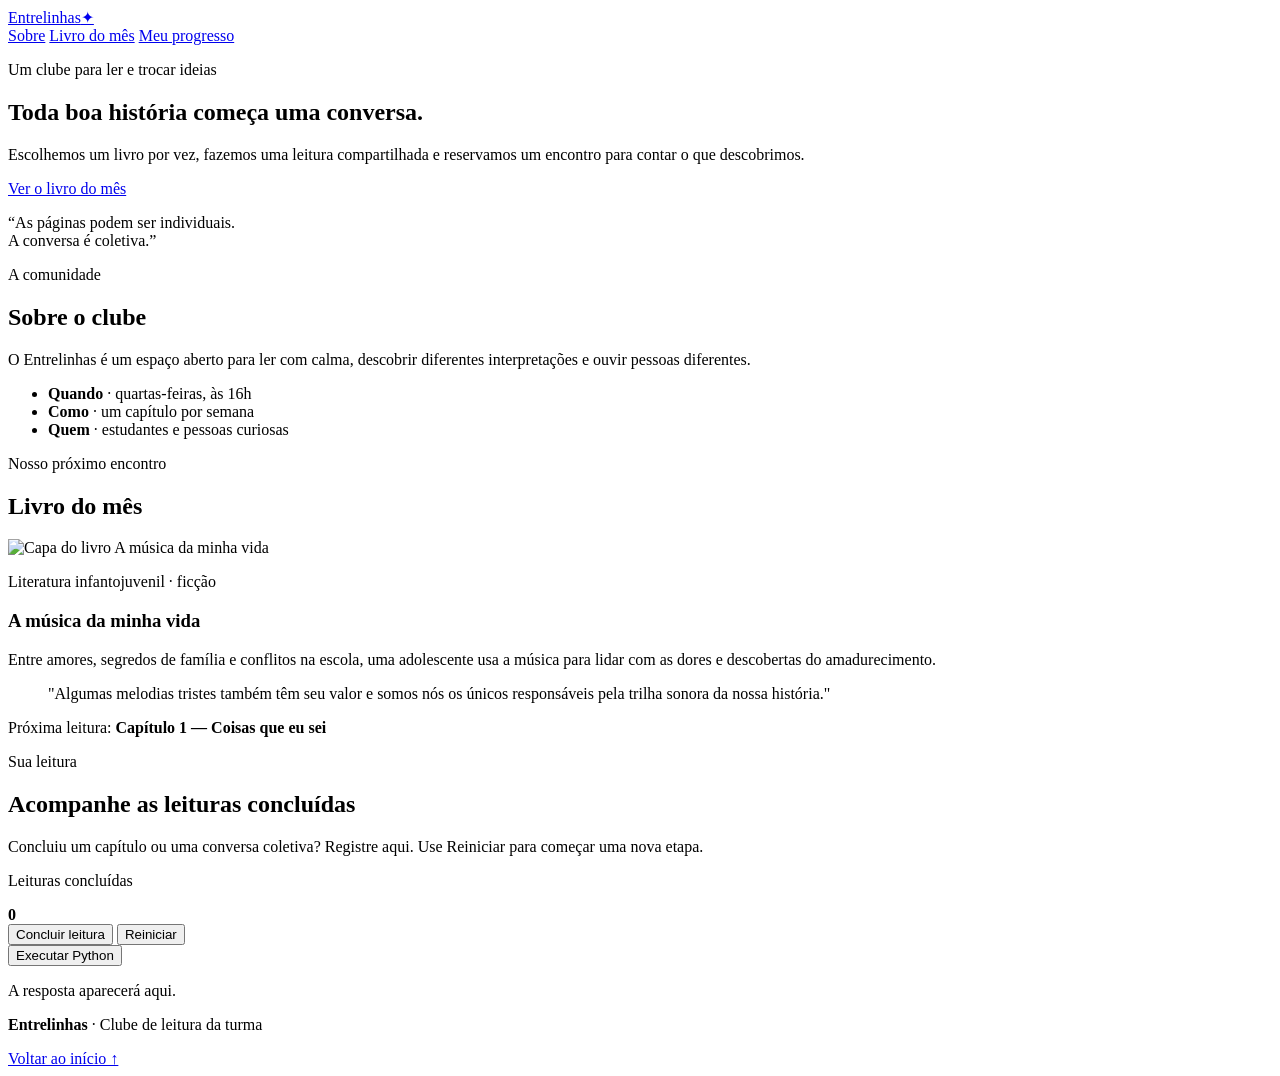
==== index.html @ 8bcfa029 "Add files via upload" ====
<!doctype html>
<html lang="pt-BR">
  <head>
    <meta charset="utf-8">
    <meta name="viewport" content="width=device-width, initial-scale=1">
    <meta name="description" content="Página prática de um clube de leitura.">
    <title>Entrelinhas — Clube de leitura</title>
    <link rel="stylesheet" href="css/style.css">
    <script src="js/script.js" defer></script>
  </head>
  <body>
    <header class="cabecalho">
      <a class="marca" href="#inicio" aria-label="Entrelinhas, página inicial">
        Entrelinhas<span aria-hidden="true">✦</span>
      </a>
      <nav aria-label="Navegação principal">
        <a href="#sobre">Sobre</a>
        <a href="#livro">Livro do mês</a>
        <a href="#progresso">Meu progresso</a>
      </nav>
    </header>

    <main id="inicio">
      <section class="apresentacao" aria-labelledby="titulo-principal">
        <div>
          <p class="destaque">Um clube para ler e trocar ideias</p>
          <h1 id="titulo-principal">Toda boa história começa uma conversa.</h1>
          <p>
            Escolhemos um livro por vez, fazemos uma leitura compartilhada e
            reservamos um encontro para contar o que descobrimos.
          </p>
          <a class="botao-link" href="#livro">Ver o livro do mês</a>
        </div>
        <p class="citacao" aria-label="Frase da aula">
          “As páginas podem ser individuais.<br>A conversa é coletiva.”
        </p>
      </section>

      <section id="sobre" class="secao sobre" aria-labelledby="titulo-sobre">
        <div class="secao-titulo">
          <p class="destaque">A comunidade</p>
          <h2 id="titulo-sobre">Sobre o clube</h2>
        </div>
        <div class="sobre-grid">
          <p>
            O Entrelinhas é um espaço aberto para ler com calma, descobrir
            diferentes interpretações e ouvir pessoas diferentes.
          </p>
          <ul>
            <li><strong>Quando</strong> · quartas-feiras, às 16h</li>
            <li><strong>Como</strong> · um capítulo por semana</li>
            <li><strong>Quem</strong> · estudantes e pessoas curiosas</li>
          </ul>
        </div>
      </section>

      <section id="livro" class="secao" aria-labelledby="titulo-livro">
        <div class="secao-titulo">
          <p class="destaque">Nosso próximo encontro</p>
          <h2 id="titulo-livro">Livro do mês</h2>
        </div>

        <article class="cartao-livro">
          <img
            class="capa-livro"
            src="img/pp.jpg"
            alt="Capa do livro A música da minha vida"
          >

          <div class="livro-detalhes">
            <p class="genero">Literatura infantojuvenil · ficção</p>
            <h3>A música da minha vida</h3>
            <p>
              Entre amores, segredos de família e conflitos na escola, uma adolescente
              usa a música para lidar com as dores e descobertas do amadurecimento.
            </p>
            <blockquote>
              "Algumas melodias tristes também têm seu valor e somos nós os
              únicos responsáveis pela trilha sonora da nossa história."
            </blockquote>
            <p class="proximo-capitulo">
              Próxima leitura: <strong>Capítulo 1 — Coisas que eu sei</strong>
            </p>
          </div>
        </article>
      </section>

      <section id="progresso" class="secao progresso" aria-labelledby="titulo-progresso">
        <div>
          <p class="destaque">Sua leitura</p>
          <h2 id="titulo-progresso">Acompanhe as leituras concluídas</h2>
          <p>
            Concluiu um capítulo ou uma conversa coletiva? Registre aqui.
            Use Reiniciar para começar uma nova etapa.
          </p>
        </div>

        <div class="painel-contador" aria-live="polite">
          <p class="contador-label">Leituras concluídas</p>
          <strong id="total" class="contador-numero">0</strong>
          <div class="contador-acoes">
            <button id="concluir-leitura" class="botao" type="button">
              Concluir leitura
            </button>
            <button id="reiniciar" class="botao botao-secundario" type="button">
              Reiniciar
            </button>
          </div>

          <div class="python-contador">
            <button id="botao-python" class="botao" type="button">
              Executar Python
            </button>
            <p id="saida-python">A resposta aparecerá aqui.</p>
          </div>
        </div>
      </section>
    </main>

    <footer class="rodape">
      <p><strong>Entrelinhas</strong> · Clube de leitura da turma</p>
      <a href="#inicio">Voltar ao início ↑</a>
    </footer>
  </body>
</html>
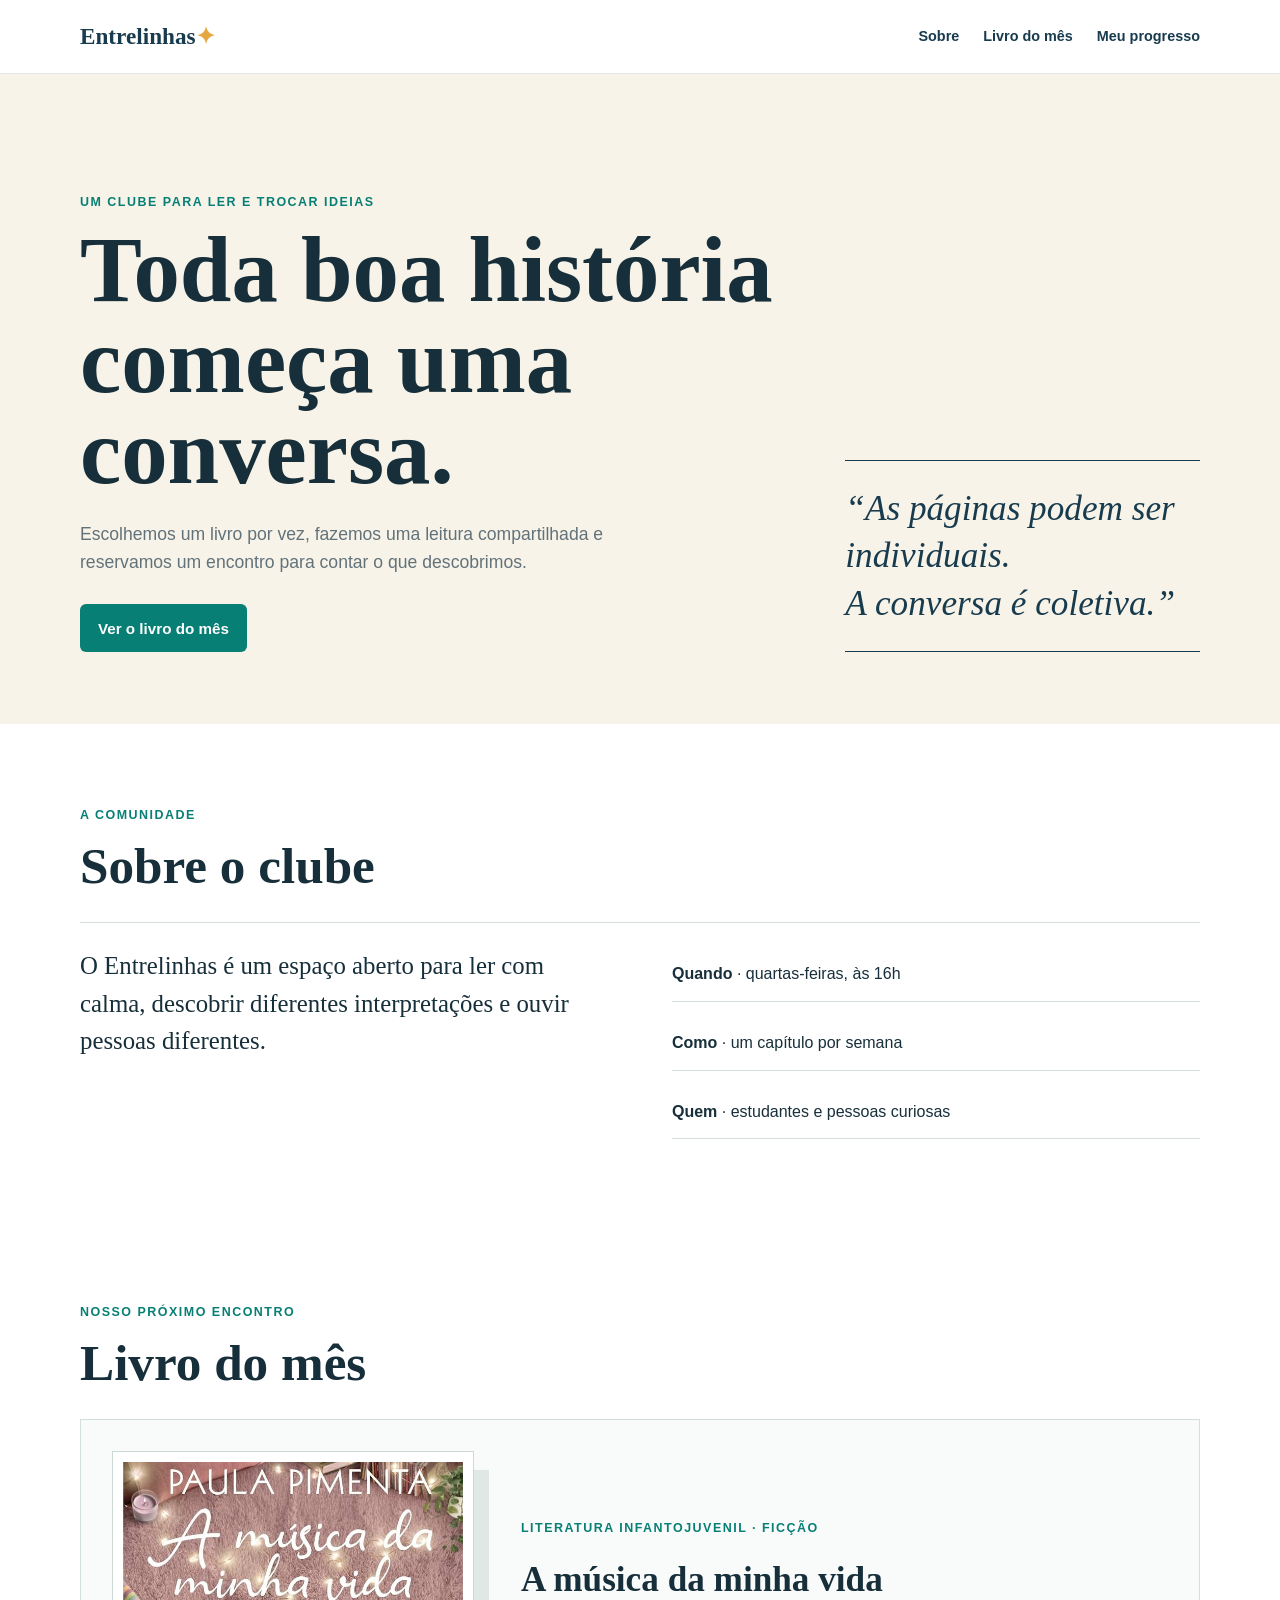
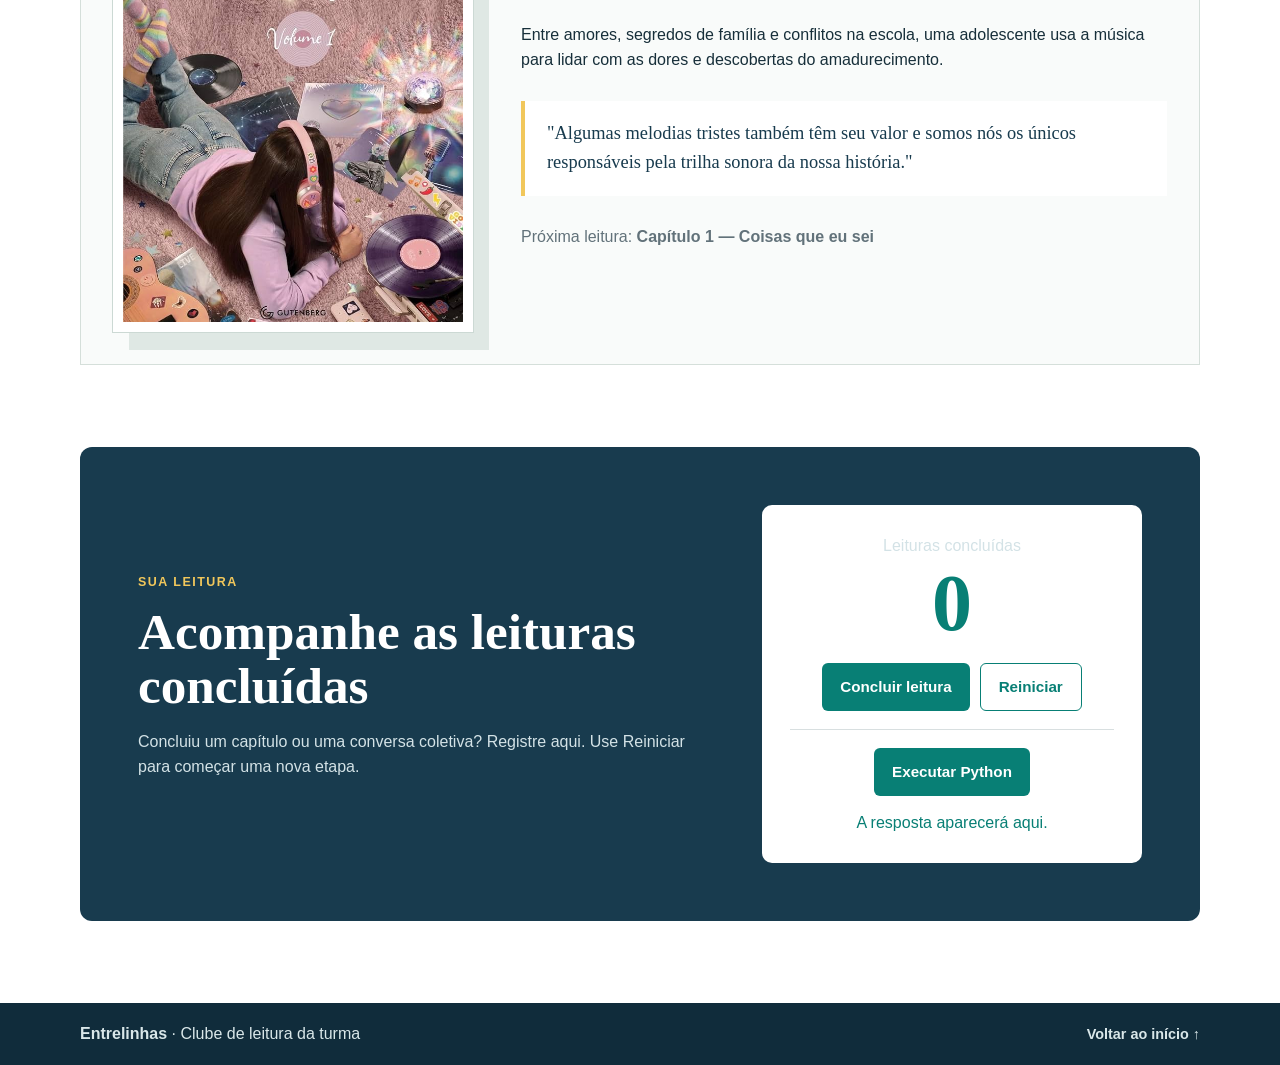
==== commit 291ceea6: "Update file paths for CSS and JS in index.html" ====
--- a/index.html
+++ b/index.html
@@ -5,8 +5,8 @@
     <meta name="viewport" content="width=device-width, initial-scale=1">
     <meta name="description" content="Página prática de um clube de leitura.">
     <title>Entrelinhas — Clube de leitura</title>
-    <link rel="stylesheet" href="css/style.css">
-    <script src="js/script.js" defer></script>
+    <link rel="stylesheet" href="style.css">
+    <script src="script.js" defer></script>
   </head>
   <body>
     <header class="cabecalho">
@@ -63,7 +63,7 @@
         <article class="cartao-livro">
           <img
             class="capa-livro"
-            src="img/pp.jpg"
+            src="pp.jpg"
             alt="Capa do livro A música da minha vida"
           >
 
@@ -122,4 +122,4 @@
       <a href="#inicio">Voltar ao início ↑</a>
     </footer>
   </body>
-</html>+</html>
--- a/style.css
+++ b/style.css
@@ -0,0 +1,327 @@
+:root {
+  --navy: #183b4e;
+  --green: #087f75;
+  --cream: #f7f3e8;
+  --yellow: #f1c75b;
+  --ink: #172f3a;
+  --muted: #62727a;
+  --line: #d5dfda;
+}
+
+* { box-sizing: border-box; }
+html { scroll-behavior: smooth; }
+
+body {
+  margin: 0;
+  color: var(--ink);
+  background: white;
+  font-family: Arial, sans-serif;
+  line-height: 1.6;
+}
+
+h1, h2, h3, p { margin-top: 0; }
+h1, h2, h3, .marca { font-family: Georgia, serif; }
+
+h1 {
+  max-width: 760px;
+  margin-bottom: 22px;
+  font-size: clamp(2.8rem, 8vw, 5.8rem);
+  line-height: 0.98;
+}
+
+h2 {
+  margin-bottom: 16px;
+  font-size: clamp(2rem, 5vw, 3.2rem);
+  line-height: 1.05;
+}
+
+.cabecalho,
+.rodape {
+  display: flex;
+  align-items: center;
+  justify-content: space-between;
+  gap: 24px;
+  width: 100%;
+  padding: 18px max(24px, calc((100% - 1120px) / 2));
+}
+
+.cabecalho {
+  position: sticky;
+  top: 0;
+  z-index: 10;
+  border-bottom: 1px solid rgb(24 59 78 / 12%);
+  background: rgb(255 255 255 / 94%);
+  backdrop-filter: blur(8px);
+}
+
+.marca {
+  color: var(--navy);
+  font-size: 1.45rem;
+  font-weight: 700;
+  text-decoration: none;
+}
+
+.marca span { color: #e4a83f; }
+
+nav { display: flex; gap: 24px; }
+nav a,
+.rodape a {
+  color: var(--navy);
+  font-size: 0.9rem;
+  font-weight: 700;
+  text-decoration: none;
+}
+nav a:hover,
+.rodape a:hover { color: var(--green); }
+
+.apresentacao {
+  display: grid;
+  grid-template-columns: minmax(0, 1.6fr) minmax(250px, 0.8fr);
+  align-items: end;
+  gap: 56px;
+  min-height: 650px;
+  padding: 72px max(24px, calc((100% - 1120px) / 2));
+  background: var(--cream);
+}
+
+.apresentacao > div > p:not(.destaque) {
+  max-width: 590px;
+  margin-bottom: 28px;
+  color: var(--muted);
+  font-size: 1.1rem;
+}
+
+.destaque,
+.genero {
+  color: var(--green);
+  font-size: 0.78rem;
+  font-weight: 700;
+  letter-spacing: 0.12em;
+  text-transform: uppercase;
+}
+
+.botao-link,
+.botao {
+  display: inline-flex;
+  align-items: center;
+  justify-content: center;
+  min-height: 48px;
+  padding: 12px 18px;
+  border: 0;
+  border-radius: 6px;
+  color: white;
+  background: var(--green);
+  font: 700 0.95rem Arial, sans-serif;
+  text-decoration: none;
+  cursor: pointer;
+}
+
+.botao-link:hover,
+.botao:hover { background: #06675f; }
+
+.citacao {
+  margin: 0;
+  padding: 24px 0;
+  border-top: 1px solid var(--navy);
+  border-bottom: 1px solid var(--navy);
+  color: var(--navy);
+  font-family: Georgia, serif;
+  font-size: clamp(1.5rem, 3vw, 2.2rem);
+  font-style: italic;
+  line-height: 1.35;
+}
+
+.secao {
+  width: min(1120px, calc(100% - 48px));
+  margin: 0 auto;
+  padding: 82px 0;
+}
+
+.secao-titulo {
+  max-width: 620px;
+  margin-bottom: 30px;
+}
+
+.sobre-grid {
+  display: grid;
+  grid-template-columns: 1fr 1fr;
+  gap: 64px;
+  padding-top: 24px;
+  border-top: 1px solid var(--line);
+}
+
+.sobre-grid > p {
+  max-width: 520px;
+  font-family: Georgia, serif;
+  font-size: 1.55rem;
+  line-height: 1.5;
+}
+
+.sobre-grid ul {
+  display: grid;
+  gap: 14px;
+  margin: 0;
+  padding: 0;
+  list-style: none;
+}
+
+.sobre-grid li {
+  padding: 14px 0;
+  border-bottom: 1px solid var(--line);
+}
+
+.cartao-livro {
+  display: grid;
+  grid-template-columns: minmax(220px, 360px) 1fr;
+  gap: 48px;
+  align-items: center;
+  padding: 32px;
+  border: 1px solid var(--line);
+  background: #f9fbfa;
+}
+
+.capa-livro {
+  display: block;
+  width: 100%;
+  aspect-ratio: 3 / 4;
+  border: 10px solid white;
+  outline: 1px solid #ccd9d4;
+  object-fit: cover;
+  box-shadow: 16px 18px 0 #dfe8e4;
+}
+
+.livro-detalhes h3 {
+  margin-bottom: 14px;
+  font-size: 2.2rem;
+}
+
+.livro-detalhes blockquote {
+  margin: 28px 0;
+  padding: 18px 22px;
+  border-left: 4px solid var(--yellow);
+  color: var(--navy);
+  background: white;
+  font-family: Georgia, serif;
+  font-size: 1.15rem;
+}
+
+.proximo-capitulo { color: var(--muted); }
+
+.progresso {
+  display: grid;
+  grid-template-columns: 1fr minmax(280px, 380px);
+  align-items: center;
+  gap: 64px;
+  padding: 58px;
+  border-radius: 12px;
+  background: var(--navy);
+  color: white;
+}
+
+.progresso h2 { max-width: 560px; }
+.progresso > div > p:not(.destaque) {
+  max-width: 560px;
+  color: #d3e2e6;
+}
+.progresso .destaque { color: var(--yellow); }
+
+.painel-contador {
+  padding: 28px;
+  border-radius: 10px;
+  background: white;
+  color: var(--ink);
+  text-align: center;
+}
+
+.contador-label {
+  margin-bottom: 4px;
+  color: var(--muted);
+}
+
+.contador-numero {
+  display: block;
+  margin-bottom: 20px;
+  color: var(--green);
+  font-family: Georgia, serif;
+  font-size: 5rem;
+  line-height: 1;
+}
+
+.contador-acoes {
+  display: flex;
+  justify-content: center;
+  flex-wrap: wrap;
+  gap: 10px;
+}
+
+.botao-secundario {
+  border: 1px solid var(--green);
+  color: var(--green);
+  background: white;
+}
+.botao-secundario:hover { color: white; }
+
+.python-contador {
+  margin-top: 18px;
+  padding-top: 18px;
+  border-top: 1px solid #d8dfe0;
+}
+
+#saida-python {
+  min-height: 1.5em;
+  margin: 14px 0 0;
+  color: var(--green);
+}
+
+.rodape {
+  margin-top: 82px;
+  color: #d9e7e9;
+  background: #102c3b;
+}
+.rodape p { margin: 0; }
+.rodape a { color: #d9e7e9; }
+
+:focus-visible {
+  outline: 3px solid #efa94b;
+  outline-offset: 4px;
+}
+
+@media (max-width: 760px) {
+  .cabecalho,
+  .rodape {
+    align-items: flex-start;
+    flex-direction: column;
+  }
+
+  nav {
+    width: 100%;
+    justify-content: space-between;
+    gap: 12px;
+  }
+
+  .apresentacao,
+  .sobre-grid,
+  .cartao-livro,
+  .progresso {
+    grid-template-columns: 1fr;
+  }
+
+  .apresentacao {
+    gap: 40px;
+    min-height: auto;
+  }
+
+  .cartao-livro { padding: 24px; }
+
+  .capa-livro {
+    width: min(310px, 100%);
+    margin: 0 auto;
+  }
+
+  .progresso {
+    width: 100%;
+    gap: 32px;
+    border-radius: 0;
+    padding: 48px 24px;
+  }
+}
